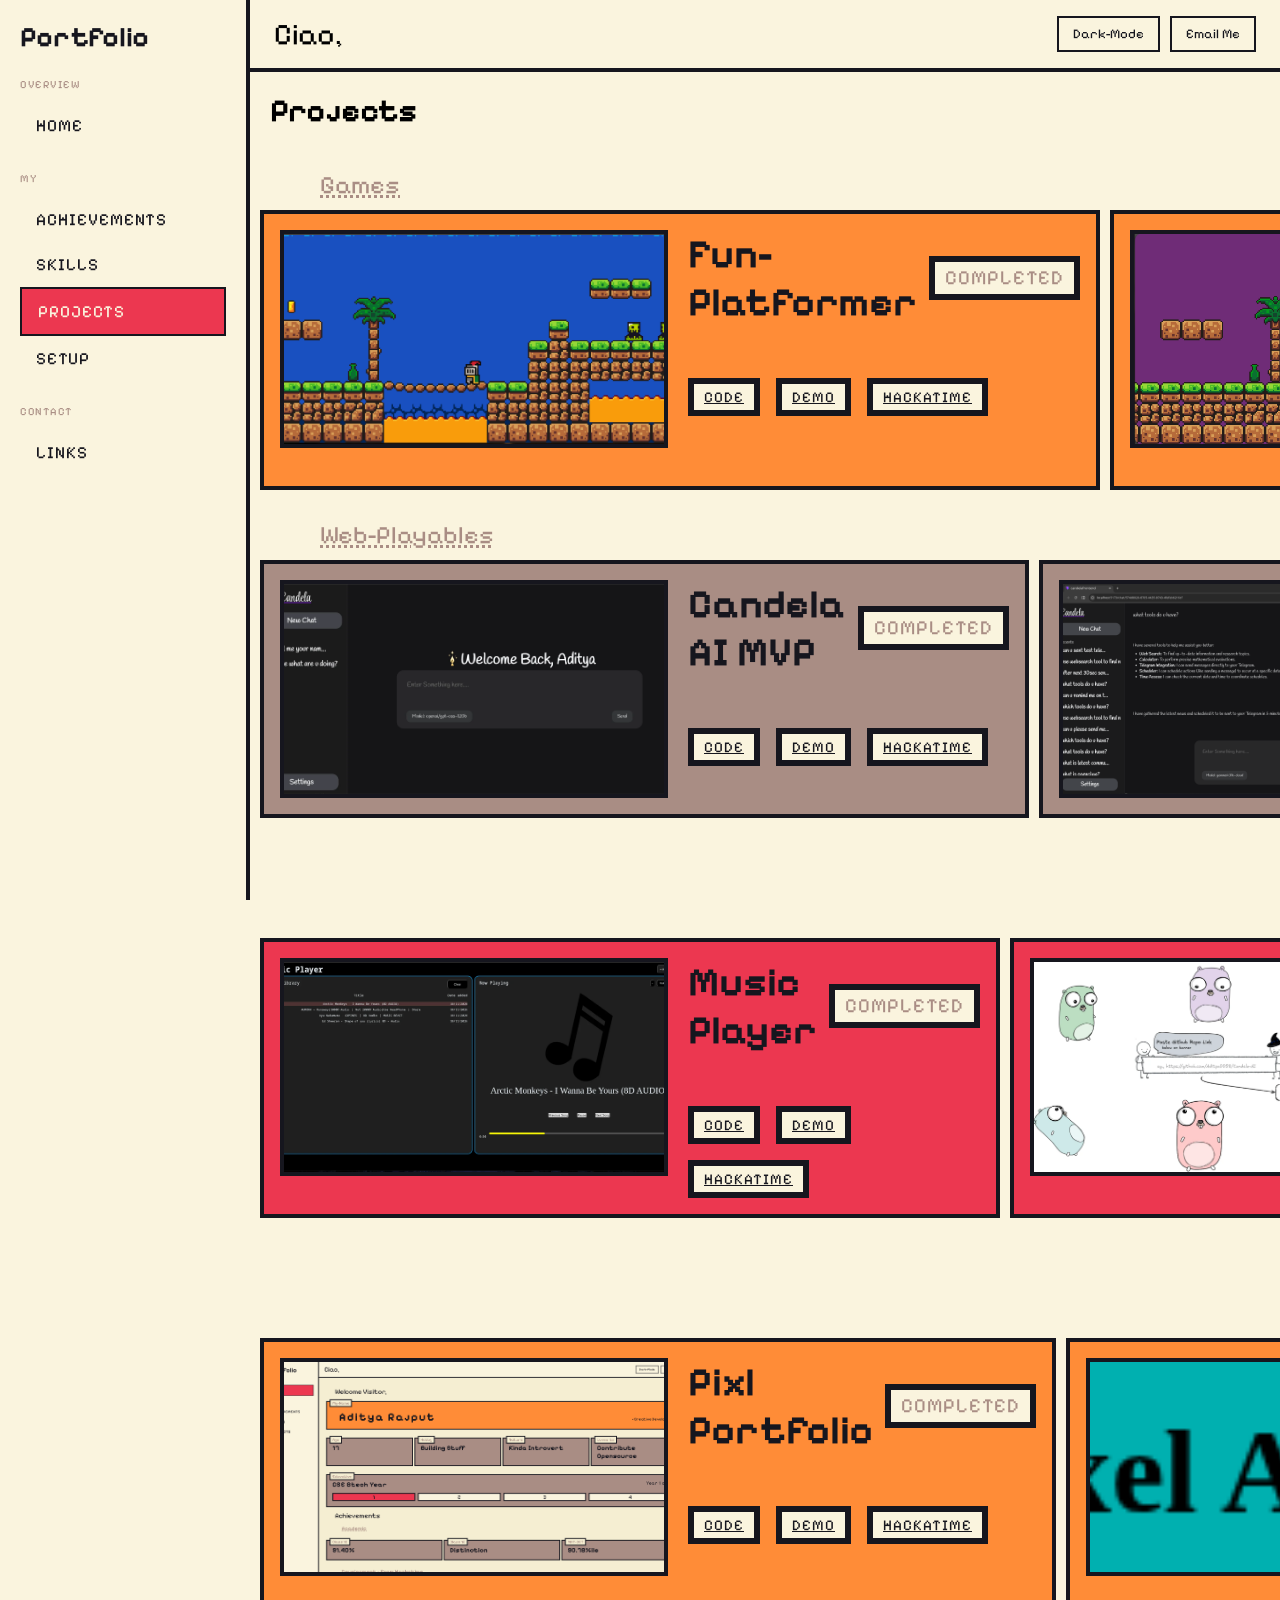
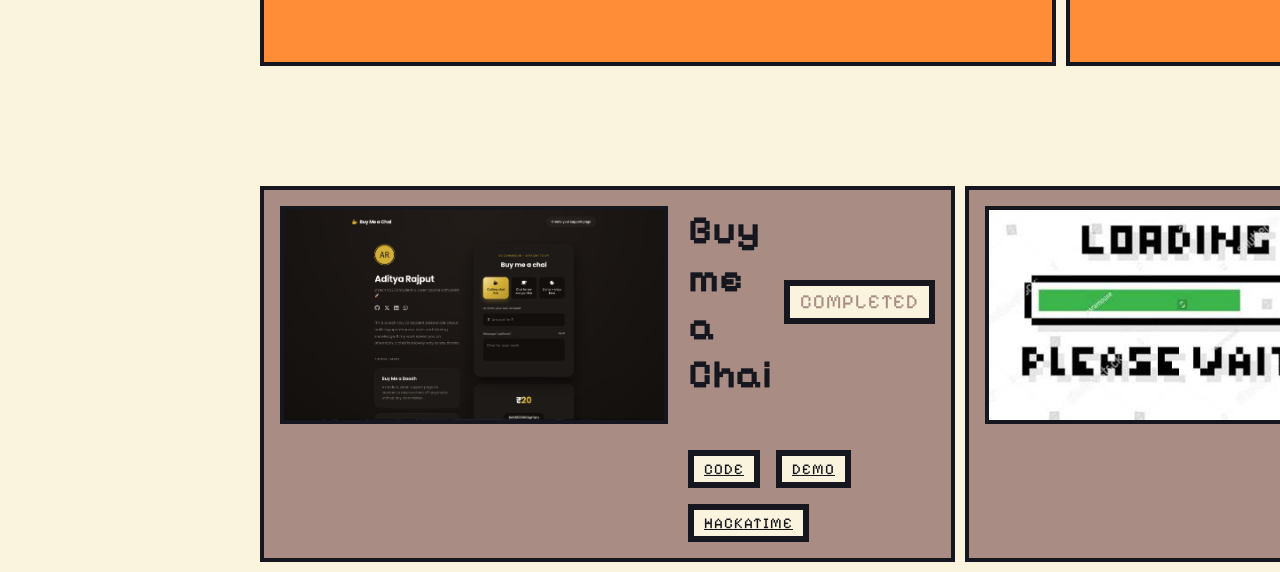
==== projects.html @ 8b53bf6b "fixed demo btn class not defined bug" ====
<!DOCTYPE html>
<html lang="en">
<head>
    <meta charset="UTF-8">
    <meta name="viewport" content="width=device-width, initial-scale=1.0">
    <title>Projects</title>
    <link rel="stylesheet" href="projects.css">
    <link rel="preconnect" href="https://fonts.googleapis.com">
    <link rel="preconnect" href="https://fonts.gstatic.com" crossorigin>
    <link href="https://fonts.googleapis.com/css2?family=Pixelify+Sans:wght@400..700&display=swap" rel="stylesheet">
    <link href="https://fonts.googleapis.com/css2?family=Pixelify+Sans:wght@400..700&family=Poppins:ital,wght@0,100;0,200;0,300;0,400;0,500;0,600;0,700;0,800;0,900;1,100;1,200;1,300;1,400;1,500;1,600;1,700;1,800;1,900&display=swap" rel="stylesheet">
</head>
<body>
    
    <div class="sidebar">
        <h1 class="logo">Portfolio</h1>
        <p class="section-label">overview</p>
        <nav>
            <ul>
                <li ><a href="/" class="nav-link">HOME</a></li>
            </ul>
        </nav>
        <p class="section-label">my</p>
        <nav>
            <ul>
                <li ><a href="https://aditya0058.github.io/#achievements" class="nav-link">Achievements</a></li>
                <li ><a href="https://aditya0058.github.io/#achievements" class="nav-link">Skills</a></li>
                <li ><a href="https://aditya0058.github.io/#achievements" class="nav-link active">Projects</a></li>
                <li ><a href="https://aditya0058.github.io/#achievements" class="nav-link">Setup</a></li>
            </ul>
        </nav>
        <p class="section-label">contact</p>
        <nav>
            <ul>
                <li ><a href="#link" class="nav-link">Links</a></li>
            </ul>
        </nav>
    </div>
    <div class="main-content">
        <div class="top-bar">
        <div class="top-bar-left">
            <span class="welcome-text">Ciao, </span>
        </div>
            <div class="top-bar-right">
                <button class="theme">Dark-Mode</button>
                <a href="mailto:adityarajput.182009@gmail.com"><button class="email-btn">Email Me</button></a>

            </div>
        </div>
        <div class="projects-section">
            <h1>Projects</h1>
            <div class="game-developement-section sections">
                <div class="section-heading">Games</div>
                <div class="game-developement-projects-cards info-cards projects-cards">
                    <!-- first project row-->
                    <div class="project-row">
                        <!-- project 1 -->
                        <div class="card project platformer">
                            <div class="project-thumbnail">
                                <img src="Assets/fun-platformer.png" alt="Project-img">
                            </div>
                            <div class="project-body">
                                <div class="project-title-row">
                                    <h3 class="project-name">Fun-Platformer</h3>
                                    <span class="project-status"> Completed</span>
                                </div>
                                <div class="project-links">
                                    <a href="https://github.com/Aditya0058/Platformer" class="project-link-button">Code</a>
                                    <a href="https://aditya0058.itch.io/fun-platformer" class="project-link-button">Demo</a>
                                    <a href="https://hackatime.hackclub.com/@adityarajput/project/platformer" class="project-link-button">Hackatime</a>
                                </div>
                            </div>
                        </div>
                        <!-- project 2 -->
                        <div class="card project baby-ghost">
                            <div class="project-thumbnail">
                                <img src="Assets/baby-ghost.png" alt="Project-img">
                            </div>
                            <div class="project-body">
                                <div class="project-title-row">
                                    <h3 class="project-name">Baby-Ghost</h3>
                                    <span class="project-status"> Completed</span>
                                </div>
                                <div class="project-links">
                                    <a href="https://github.com/Aditya0058/Baby-Ghost" class="project-link-button">Code</a>
                                    <a href="https://h-null.itch.io/baby-ghost" class="project-link-button">Demo</a>
                                    <a href="https://hackatime.hackclub.com/@adityarajput/project/Baby+Ghost" class="project-link-button">Hackatime</a>
                                </div>
                            </div>
                        </div>
                    </div>
                </div>
            </div>
            <div class="web-developement-section sections">
                <div class="section-heading">Web-Playables</div>
                <div class="info-cards projects-cards">
                    <!-- first project row-->
                    <div class="project-row">
                        <!-- project 1 -->
                        <div class="card project candela-ai-mvp">
                            <div class="project-thumbnail">
                                <img src="Assets/candela-mvp.png" alt="Project-img">
                            </div>
                            <div class="project-body">
                                <div class="project-title-row">
                                    <h3 class="project-name">Candela AI MVP</h3>
                                    <span class="project-status"> Completed</span>
                                </div>
                                <div class="project-links">
                                    <a href="https://github.com/Aditya0058/Candela-Agent-MVP" class="project-link-button">Code</a>
                                    <a href="https://candela-agent-mvp.vercel.app/home" class="project-link-button">Demo</a>
                                    <a href="https://hackatime.hackclub.com/@adityarajput/project/Candela-Agent" class="project-link-button">Hackatime</a>
                                </div>
                            </div>
                        </div>
                        <!-- project 2 -->
                        <div class="card project candela-ai">
                            <div class="project-thumbnail">
                                <img src="Assets/candela-ai.png" alt="Project-img">
                            </div>
                            <div class="project-body">
                                <div class="project-title-row">
                                    <h3 class="project-name">Candela-AI</h3>
                                    <span class="project-status"> Completed</span>
                                </div>
                                <div class="project-links">
                                    <a href="https://github.com/Aditya0058/Candela-AI" class="project-link-button">Code</a>
                                    <a href="https://candela-ai-frontend.vercel.app" class="project-link-button">Demo</a>
                                    <a href="https://hackatime.hackclub.com/@adityarajput/project/Candela-AI" class="project-link-button">Hackatime</a>
                                </div>
                            </div>
                        </div>
                    </div>
                    <!-- second project row-->
                    <div class="project-row">
                        <!-- project 3 -->
                        <div class="card project music-player">
                            <div class="project-thumbnail">
                                <img src="Assets/music-player.png" alt="Project-img">
                            </div>
                            <div class="project-body">
                                <div class="project-title-row">
                                    <h3 class="project-name">Music Player</h3>
                                    <span class="project-status"> Completed</span>
                                </div>
                                <div class="project-links">
                                    <a href="https://github.com/Aditya0058/Music-Player" class="project-link-button">Code</a>
                                    <a href="https://music-player-tau-cyan.vercel.app/" class="project-link-button">Demo</a>
                                    <a href="https://hackatime.hackclub.com/@adityarajput/project/Music+Player" class="project-link-button">Hackatime</a>
                                </div>
                            </div>
                        </div>
                        <!-- project 4 -->
                        <div class="card project readme-exposer">
                            <div class="project-thumbnail">
                                <img src="Assets/readme-exposer.png" alt="Project-img">
                            </div>
                            <div class="project-body">
                                <div class="project-title-row">
                                    <h3 class="project-name">README-Exposer</h3>
                                    <span class="project-status"> Completed</span>
                                </div>
                                <div class="project-links">
                                    <a href="https://github.com/Aditya0058/Readme-Exposer" class="project-link-button">Code</a>
                                    <a href="https://readme-exposer-frontend.vercel.app/" class="project-link-button">Demo</a>
                                    <a href="https://hackatime.hackclub.com/@adityarajput/project/Readme-Exposer" class="project-link-button">Hackatime</a>
                                </div>
                            </div>
                        </div>
                    </div>
                    <!-- third project row-->
                    <div class="project-row">
                        <!-- project 5 -->
                        <div class="card project pixl-portfolio">
                            <div class="project-thumbnail">
                                <img src="Assets/pixl-portfolio.png" alt="Project-img">
                            </div>
                            <div class="project-body">
                                <div class="project-title-row">
                                    <h3 class="project-name">Pixl Portfolio</h3>
                                    <span class="project-status"> Completed</span>
                                </div>
                                <div class="project-links">
                                    <a href="https://github.com/Aditya0058/aditya0058.github.io" class="project-link-button">Code</a>
                                    <a href="https://aditya0058.github.io/" class="project-link-button">Demo</a>
                                    <a href="https://hackatime.hackclub.com/@adityarajput/project/aditya0058.github.io" class="project-link-button">Hackatime</a>
                                </div>
                            </div>
                        </div>
                        <!-- project 6 -->
                        <div class="card project pixel-art-pad">
                            <div class="project-thumbnail">
                                <img src="Assets/pixel-art-pad.png" alt="Project-img">
                            </div>
                            <div class="project-body">
                                <div class="project-title-row">
                                    <h3 class="project-name">Pixel Art Pad</h3>
                                    <span class="project-status"> Completed</span>
                                </div>
                                <div class="project-links">
                                    <a href="https://github.com/Aditya0058/Pixel-Art-Pad" class="project-link-button">Code</a>
                                    <a href="https://aditya0058.github.io/Pixel-Art-Pad/" class="project-link-button">Demo</a>
                                    <a href="https://hackatime.hackclub.com/@adityarajput/project/Pixel-Art-Pad" class="project-link-button">Hackatime</a>
                                </div>
                            </div>
                        </div>
                    </div>
                    <!-- fourth project row-->
                    <div class="project-row">
                        <!-- project 7 -->
                        <div class="card project buy-me-a-chai">
                            <div class="project-thumbnail">
                                <img src="Assets/buy-me-a-chai.png" alt="Project-img">
                            </div>
                            <div class="project-body">
                                <div class="project-title-row">
                                    <h3 class="project-name">Buy me a Chai</h3>
                                    <span class="project-status"> Completed</span>
                                </div>
                                <div class="project-links">
                                    <a href="https://github.com/Aditya0058/Buy-Me-A-Chai" class="project-link-button">Code</a>
                                    <a href="https://aditya0058.github.io/Buy-Me-A-Chai/" class="project-link-button">Demo</a>
                                    <a href="https://hackatime.hackclub.com/@adityarajput/project/Buy+Me+a+Chai" class="project-link-button">Hackatime</a>
                                </div>
                            </div>
                        </div>
                        <!-- project 8 -->
                        <div class="card project git-sandbox">
                            <div class="project-thumbnail">
                                <img src="Assets/waiting.png" alt="Not captured yet">
                            </div>
                            <div class="project-body">
                                <div class="project-title-row">
                                    <h3 class="project-name">Git Sandbox</h3>
                                    <span class="project-status"> In Progress</span>
                                </div>
                                <div class="project-links">
                                    <a href="https://github.com/Aditya0058/Git-Sandbox" class="project-link-button">Code</a>
                                    <a href="https://aditya0058.github.io/Pixel-Art-Pad/" class="project-link-button">Demo</a>
                                    <a href="https://hackatime.hackclub.com/@adityarajput/project/Git+SandBox" class="project-link-button">Hackatime</a>
                                </div>
                            </div>
                        </div>
                    </div>
                </div>
            </div>
        </div>
    </div>
    <script src="script.js"></script>
</body>
</html>
---- projects.css ----
:root {
    --pixel-font: 'Pixelify Sans', ui-monospace, sans-serif;
    --sans-font: 'Poppins', system-ui, sans-serif;
    
    --bg-paper: #f5eed2;
    --bg-panel: #faf4de;
    --ink: #16161e;
    --gold: #ff8c37;
    --muted: #a98d84;
    --brand-red: #EC3750;
    
    --border-width: 4px;
    --shadow-offset: 4px 4px 0 var(--ink);

    --sidebar-width: 250px;
}
html {
    scroll-behavior: smooth;
}
body{
    display: flex;
    background-color: var(--bg-panel);
}
* {
    padding: 0px;
    margin: 0px;
}
.sidebar {
    width: var(--sidebar-width);
    flex-shrink: 0;
    height: 100vh;
    background-color: var(--bg-panel);
    padding: 20px;
    border-right: var(--border-width) solid var(--ink);
    box-sizing: border-box;
    position: fixed;
    top: 0;
    left: 0;
}
.logo {
    font-family: var(--pixel-font);
    font-size: 28px;
    color: var(--ink);

}

.section-label {
    font-family:var(--pixel-font);
    font-size: 11px;
    color:var(--muted);
    letter-spacing: 1.5px;
    text-transform: uppercase;
    margin-bottom: 12px;
    margin-top: 24px;
}

nav ul {
    list-style-type: none;
    padding-left: 0;
}
nav a {
    text-decoration: none;
    color: var(--ink);
    display: block;
    font-family: var(--pixel-font);
    font-size: 17px;
    letter-spacing: 1px;
    padding: 12px 16px;
    border-radius: 0;
    transition: background-color 0.3s ease, color 0.3s ease;
    text-transform: uppercase;
}
nav a:hover {
    background-color: var(--bg-paper);
    transform: translateX(4px);
    transition: transform 0.2s cubic-bezier(0.34, 1.56, 0.64, 1);
}
nav a:hover:not(.active) {
    background-color: var(--ink);
    color: var(--bg-panel);
}
nav a.active {
    background-color: var(--brand-red);
    color: var(--bg-panel);
    border: 2px solid var(--ink);
}

.main-content{
    margin-left: 250px;
    font-family: var(--pixel-font);
    height: 100vh;
    width: calc(100vw - 250px);
    flex: 1;
    min-width: 0;

    
}


.top-bar {
    display: flex;
    justify-content: space-between;
    align-items: center;
    padding: 16px 24px;
    background-color: var(--bg-panel);
    border-bottom: var(--border-width) solid var(--ink);
}
.top-bar button {
    font-family: var(--pixel-font);
    border: 2px solid var(--ink);
    padding: 8px 14px;
    background-color: transparent;
    color: var(--ink);
    cursor: pointer;
    border-radius: 0px;
    transition: background-color 0.2s ease, color 0.2s ease, transform 0.2s ease;
}
.top-bar button:hover {
    background-color: var(--ink);
    color: var(--bg-panel);
    transform: translateY(-2px);
}
.top-bar-right {
    display: flex;
    gap: 10px;
    align-items: center;
}
.welcome-text {
    font-family: var(--pixel-font);
    font-size: 30px;
    padding-right: 10px;
}
.projects-section h1{
    padding: 20px;
}
.section-heading{
    font-family: var(--pixel-font);
    font-size: 25px;
    font-weight: 50;
    color: var(--muted);
    padding-left: 70px;
    text-decoration: underline dotted var(--muted) 3px;
}

/* --- */

.projects-cards {
    display: flex;
    flex-direction: column;
    gap: 100px;
}
.project {
    display: flex;
    gap: 20px;
    padding: 16px;
    border: var(--border-width) solid var(--ink);
    
}
.project-thumbnail {
    width: 380px;
    height: 210px;
    flex-shrink: 0;
    border: var(--border-width) solid var(--ink);
}
.project-thumbnail img {
    width: 100%;
    height: 100%;
    object-fit: cover;   
    display: block;     
}
.project-body{
    flex: 1;
    display: flex;
    flex-direction: column;
    gap: 52px;
}
.project-title-row{
    display: flex;
    align-items: center;
    gap: 12px;
}
.project-links {
    display: flex;
    align-items: center;
    gap: 16px;
    flex-wrap: wrap;

}
.project-name{
    font-family: var(--pixel-font);
    font-size: 40px;
    color: var(--ink);
    max-width: 300px;
}
.project-status{
    font-family: var(--pixel-font);
    font-size: 20px;
    color: var(--muted);
    letter-spacing: 1px;
    text-transform: uppercase;
    padding: 4px 10px;
    border:6px solid var(--ink);
    background-color: var(--bg-panel);
}
.project-link-button{
    font-family: var(--pixel-font);
    font-size: 15px;
    font-weight: 300;
    color: var(--ink);
    letter-spacing: 1px;
    text-transform: uppercase;
    padding: 4px 10px;
    border:6px solid var(--ink);
    background-color: var(--bg-panel);
    transition: background-color 0.2s ease, color 0.2s ease, transform 0.2s ease;

}
.project-link-button:hover{
    background-color: var(--ink);
    color: var(--bg-panel);
    transform: translateY(-2px);
}

.project-row{
    display: flex;
    gap: 10px;
    padding: 10px;
}
.platformer, .baby-ghost{
    background-color: var(--gold);
}

.sections{
    padding-top: 20px;
}
.candela-ai, .candela-ai-mvp{
    background-color: var(--muted);
}
.readme-exposer, .music-player{
    background-color: var(--brand-red);
}
.pixl-portfolio, .pixel-art-pad{
    background-color: var(--gold);
}
.buy-me-a-chai, .git-sandbox{
    background-color: var(--muted);
}
body.dark {
    --bg-paper: #171615;
    --bg-panel: #211f1e;
    --ink: #ece8e2;
    --gold: #d97720;
    --muted:  #777267;
    --brand-red: #EC3750;
}
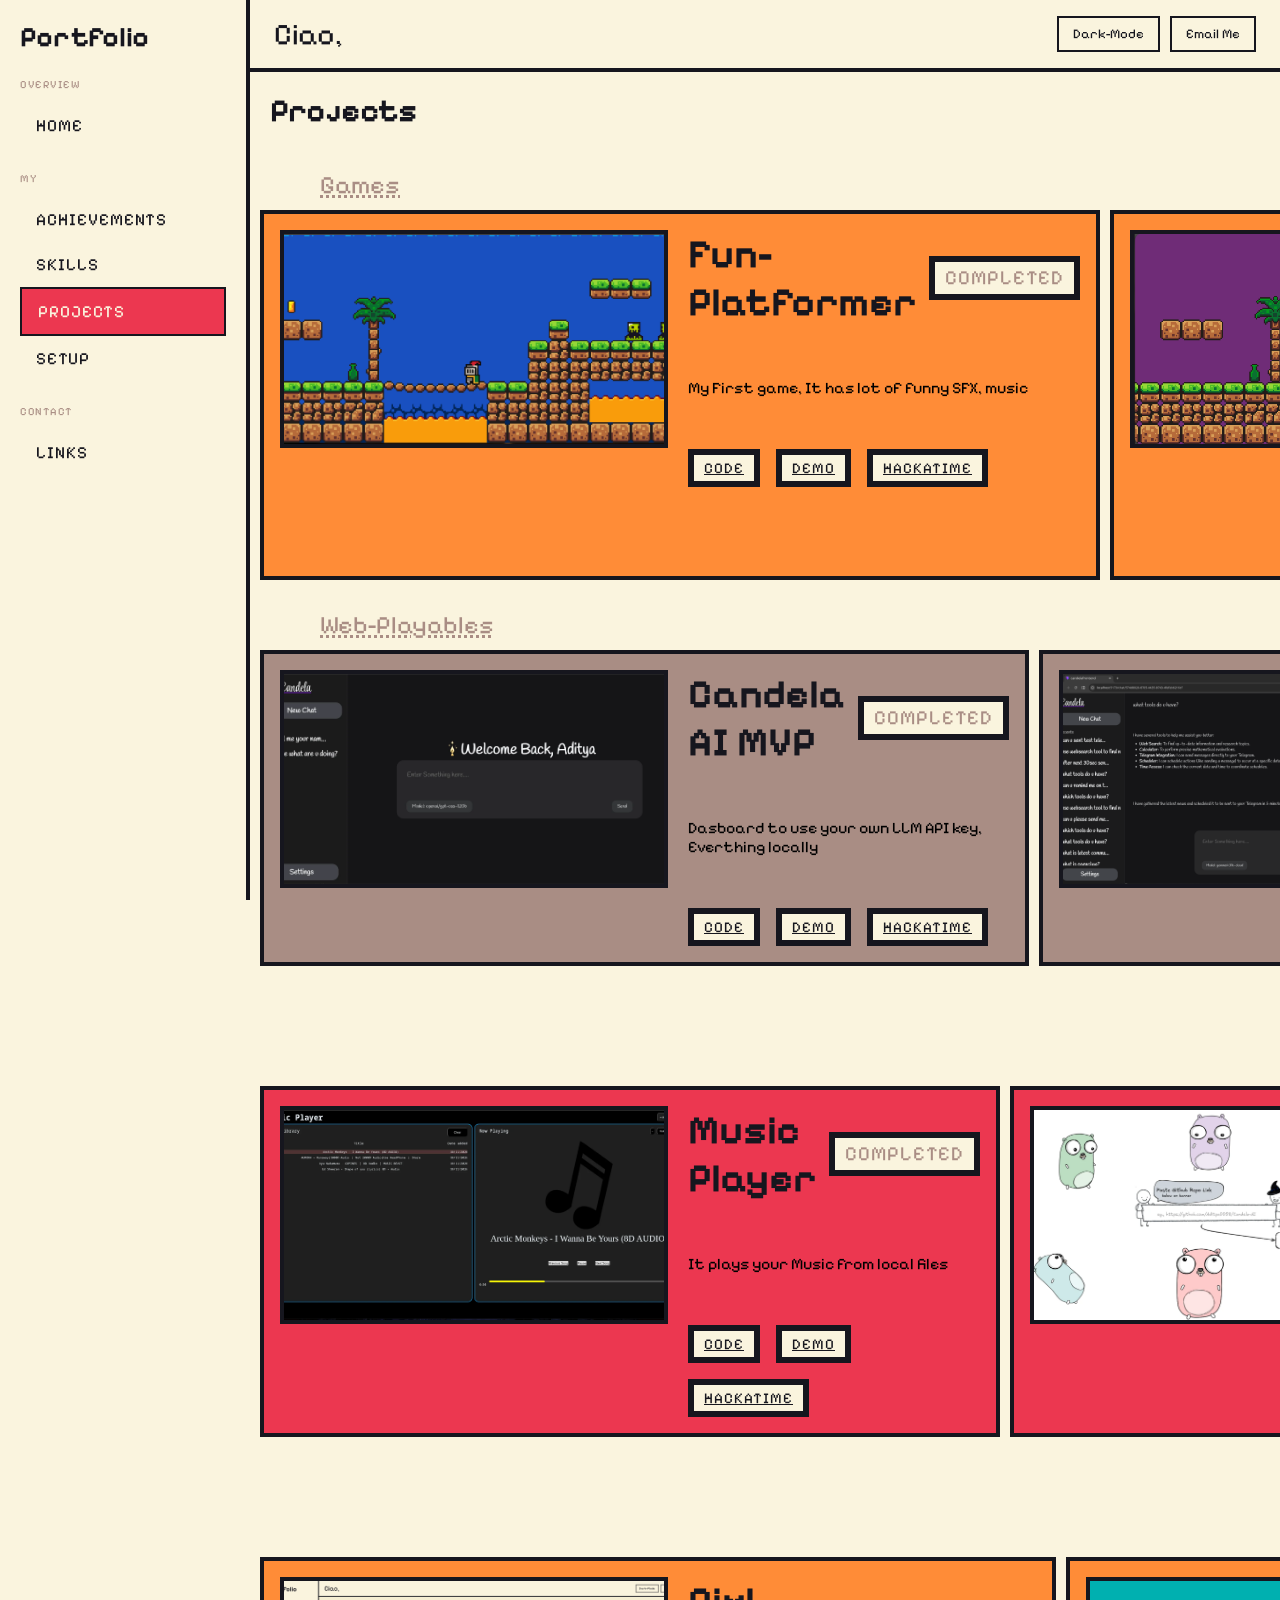
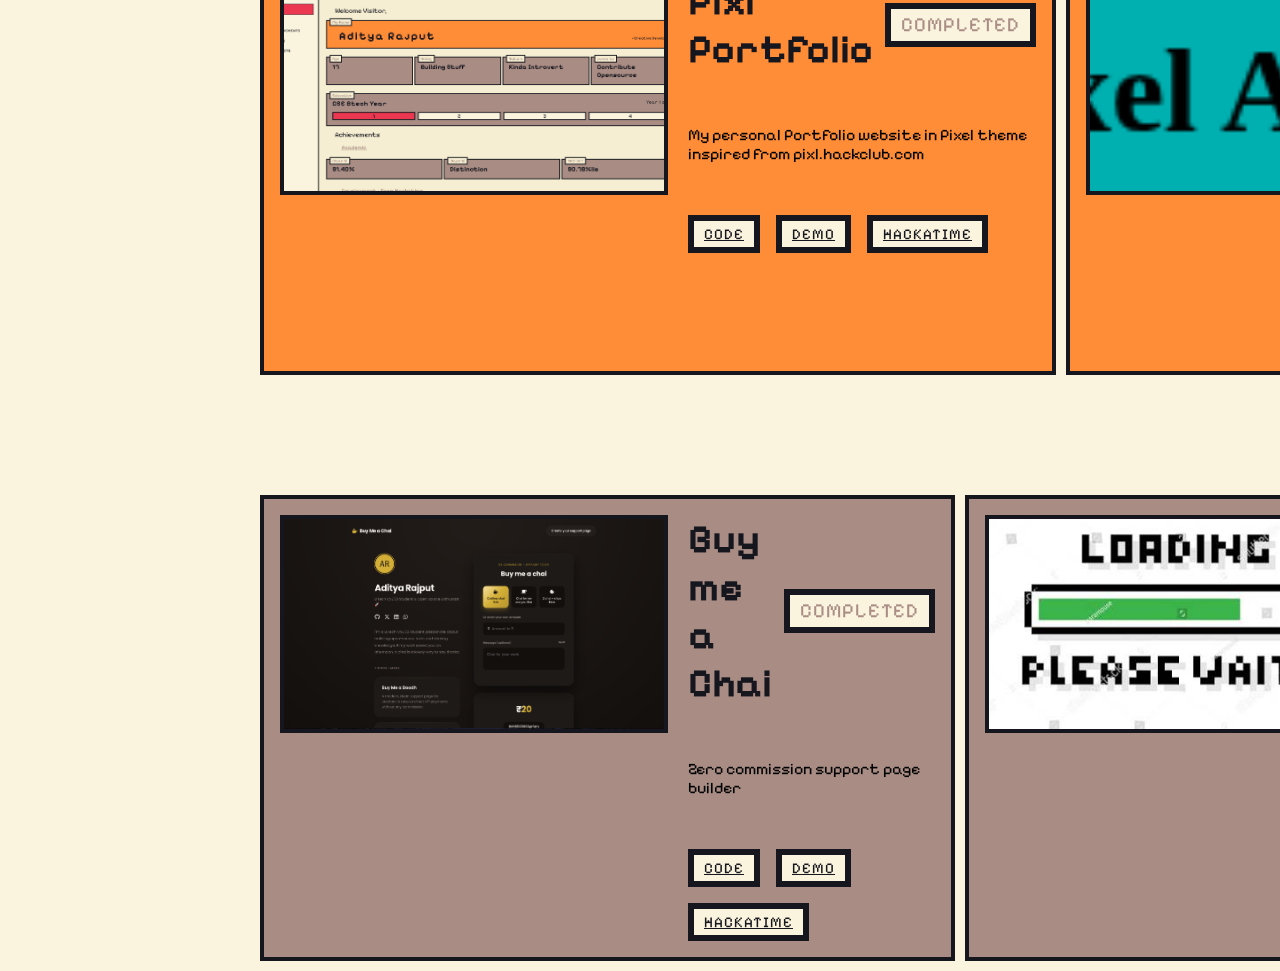
==== commit b4c216e2: "added description for all projects" ====
--- a/projects.html
+++ b/projects.html
@@ -23,10 +23,10 @@
         <p class="section-label">my</p>
         <nav>
             <ul>
-                <li ><a href="https://aditya0058.github.io/#achievements" class="nav-link">Achievements</a></li>
-                <li ><a href="https://aditya0058.github.io/#achievements" class="nav-link">Skills</a></li>
-                <li ><a href="https://aditya0058.github.io/#achievements" class="nav-link active">Projects</a></li>
-                <li ><a href="https://aditya0058.github.io/#achievements" class="nav-link">Setup</a></li>
+                <li ><a href="/#achievements" class="nav-link">Achievements</a></li>
+                <li ><a href="/#skills" class="nav-link">Skills</a></li>
+                <li ><a href="/#projects" class="nav-link active">Projects</a></li>
+                <li ><a href="/#setup" class="nav-link">Setup</a></li>
             </ul>
         </nav>
         <p class="section-label">contact</p>
@@ -64,10 +64,11 @@
                                     <h3 class="project-name">Fun-Platformer</h3>
                                     <span class="project-status"> Completed</span>
                                 </div>
-                                <div class="project-links">
-                                    <a href="https://github.com/Aditya0058/Platformer" class="project-link-button">Code</a>
-                                    <a href="https://aditya0058.itch.io/fun-platformer" class="project-link-button">Demo</a>
-                                    <a href="https://hackatime.hackclub.com/@adityarajput/project/platformer" class="project-link-button">Hackatime</a>
+                                <span class="project-description">My First game, It has lot of funny SFX, music</span>
+                                <div class="project-links">
+                                    <a href="https://github.com/Aditya0058/Platformer" target="_blank" class="project-link-button">Code</a>
+                                    <a href="https://aditya0058.itch.io/fun-platformer" target="_blank" class="project-link-button">Demo</a>
+                                    <a href="https://hackatime.hackclub.com/@adityarajput/project/platformer" target="_blank" class="project-link-button">Hackatime</a>
                                 </div>
                             </div>
                         </div>
@@ -81,10 +82,11 @@
                                     <h3 class="project-name">Baby-Ghost</h3>
                                     <span class="project-status"> Completed</span>
                                 </div>
-                                <div class="project-links">
-                                    <a href="https://github.com/Aditya0058/Baby-Ghost" class="project-link-button">Code</a>
-                                    <a href="https://h-null.itch.io/baby-ghost" class="project-link-button">Demo</a>
-                                    <a href="https://hackatime.hackclub.com/@adityarajput/project/Baby+Ghost" class="project-link-button">Hackatime</a>
+                                <span class="project-description">Game I developed at Haven Pune by hackclub</span>
+                                <div class="project-links">
+                                    <a href="https://github.com/Aditya0058/Baby-Ghost" target="_blank" class="project-link-button">Code</a>
+                                    <a href="https://h-null.itch.io/baby-ghost" target="_blank" class="project-link-button">Demo</a>
+                                    <a href="https://hackatime.hackclub.com/@adityarajput/project/Baby+Ghost" target="_blank" class="project-link-button">Hackatime</a>
                                 </div>
                             </div>
                         </div>
@@ -106,10 +108,11 @@
                                     <h3 class="project-name">Candela AI MVP</h3>
                                     <span class="project-status"> Completed</span>
                                 </div>
-                                <div class="project-links">
-                                    <a href="https://github.com/Aditya0058/Candela-Agent-MVP" class="project-link-button">Code</a>
-                                    <a href="https://candela-agent-mvp.vercel.app/home" class="project-link-button">Demo</a>
-                                    <a href="https://hackatime.hackclub.com/@adityarajput/project/Candela-Agent" class="project-link-button">Hackatime</a>
+                                <span class="project-description">Dasboard to use your own LLM API key, Everthing locally</span>
+                                <div class="project-links">
+                                    <a href="https://github.com/Aditya0058/Candela-Agent-MVP" target="_blank" class="project-link-button">Code</a>
+                                    <a href="https://candela-agent-mvp.vercel.app/home" target="_blank" class="project-link-button">Demo</a>
+                                    <a href="https://hackatime.hackclub.com/@adityarajput/project/Candela-Agent" target="_blank" class="project-link-button">Hackatime</a>
                                 </div>
                             </div>
                         </div>
@@ -123,10 +126,11 @@
                                     <h3 class="project-name">Candela-AI</h3>
                                     <span class="project-status"> Completed</span>
                                 </div>
-                                <div class="project-links">
-                                    <a href="https://github.com/Aditya0058/Candela-AI" class="project-link-button">Code</a>
-                                    <a href="https://candela-ai-frontend.vercel.app" class="project-link-button">Demo</a>
-                                    <a href="https://hackatime.hackclub.com/@adityarajput/project/Candela-AI" class="project-link-button">Hackatime</a>
+                                <span class="project-description">Gives your LLM various tools, You can make more tools</span>
+                                <div class="project-links">
+                                    <a href="https://github.com/Aditya0058/Candela-AI" target="_blank" class="project-link-button">Code</a>
+                                    <a href="https://candela-ai-frontend.vercel.app" target="_blank" class="project-link-button">Demo</a>
+                                    <a href="https://hackatime.hackclub.com/@adityarajput/project/Candela-AI" target="_blank" class="project-link-button">Hackatime</a>
                                 </div>
                             </div>
                         </div>
@@ -143,10 +147,11 @@
                                     <h3 class="project-name">Music Player</h3>
                                     <span class="project-status"> Completed</span>
                                 </div>
-                                <div class="project-links">
-                                    <a href="https://github.com/Aditya0058/Music-Player" class="project-link-button">Code</a>
-                                    <a href="https://music-player-tau-cyan.vercel.app/" class="project-link-button">Demo</a>
-                                    <a href="https://hackatime.hackclub.com/@adityarajput/project/Music+Player" class="project-link-button">Hackatime</a>
+                                <span class="project-description">It plays your Music from local files</span>
+                                <div class="project-links">
+                                    <a href="https://github.com/Aditya0058/Music-Player" target="_blank" class="project-link-button">Code</a>
+                                    <a href="https://music-player-tau-cyan.vercel.app/" target="_blank" class="project-link-button">Demo</a>
+                                    <a href="https://hackatime.hackclub.com/@adityarajput/project/Music+Player" target="_blank" class="project-link-button">Hackatime</a>
                                 </div>
                             </div>
                         </div>
@@ -160,10 +165,11 @@
                                     <h3 class="project-name">README-Exposer</h3>
                                     <span class="project-status"> Completed</span>
                                 </div>
-                                <div class="project-links">
-                                    <a href="https://github.com/Aditya0058/Readme-Exposer" class="project-link-button">Code</a>
-                                    <a href="https://readme-exposer-frontend.vercel.app/" class="project-link-button">Demo</a>
-                                    <a href="https://hackatime.hackclub.com/@adityarajput/project/Readme-Exposer" class="project-link-button">Hackatime</a>
+                                <span class="project-description">Uses JEV model to expose if repository is made with AI or Human</span>
+                                <div class="project-links">
+                                    <a href="https://github.com/Aditya0058/Readme-Exposer" target="_blank" class="project-link-button">Code</a>
+                                    <a href="https://readme-exposer-frontend.vercel.app/" target="_blank" class="project-link-button">Demo</a>
+                                    <a href="https://hackatime.hackclub.com/@adityarajput/project/Readme-Exposer" target="_blank" class="project-link-button">Hackatime</a>
                                 </div>
                             </div>
                         </div>
@@ -180,10 +186,11 @@
                                     <h3 class="project-name">Pixl Portfolio</h3>
                                     <span class="project-status"> Completed</span>
                                 </div>
-                                <div class="project-links">
-                                    <a href="https://github.com/Aditya0058/aditya0058.github.io" class="project-link-button">Code</a>
-                                    <a href="https://aditya0058.github.io/" class="project-link-button">Demo</a>
-                                    <a href="https://hackatime.hackclub.com/@adityarajput/project/aditya0058.github.io" class="project-link-button">Hackatime</a>
+                                <span class="project-description">My personal Portfolio website in Pixel theme inspired from pixl.hackclub.com</span>
+                                <div class="project-links">
+                                    <a href="https://github.com/Aditya0058/aditya0058.github.io" target="_blank" class="project-link-button">Code</a>
+                                    <a href="https://aditya0058.github.io/" target="_blank" class="project-link-button">Demo</a>
+                                    <a href="https://hackatime.hackclub.com/@adityarajput/project/aditya0058.github.io" target="_blank" class="project-link-button">Hackatime</a>
                                 </div>
                             </div>
                         </div>
@@ -197,10 +204,11 @@
                                     <h3 class="project-name">Pixel Art Pad</h3>
                                     <span class="project-status"> Completed</span>
                                 </div>
-                                <div class="project-links">
-                                    <a href="https://github.com/Aditya0058/Pixel-Art-Pad" class="project-link-button">Code</a>
-                                    <a href="https://aditya0058.github.io/Pixel-Art-Pad/" class="project-link-button">Demo</a>
-                                    <a href="https://hackatime.hackclub.com/@adityarajput/project/Pixel-Art-Pad" class="project-link-button">Hackatime</a>
+                                <span class="project-description">Canvas for drawing but using large pixels</span>
+                                <div class="project-links">
+                                    <a href="https://github.com/Aditya0058/Pixel-Art-Pad" target="_blank" class="project-link-button">Code</a>
+                                    <a href="https://aditya0058.github.io/Pixel-Art-Pad/" target="_blank" class="project-link-button">Demo</a>
+                                    <a href="https://hackatime.hackclub.com/@adityarajput/project/Pixel-Art-Pad" target="_blank" class="project-link-button">Hackatime</a>
                                 </div>
                             </div>
                         </div>
@@ -217,10 +225,11 @@
                                     <h3 class="project-name">Buy me a Chai</h3>
                                     <span class="project-status"> Completed</span>
                                 </div>
-                                <div class="project-links">
-                                    <a href="https://github.com/Aditya0058/Buy-Me-A-Chai" class="project-link-button">Code</a>
-                                    <a href="https://aditya0058.github.io/Buy-Me-A-Chai/" class="project-link-button">Demo</a>
-                                    <a href="https://hackatime.hackclub.com/@adityarajput/project/Buy+Me+a+Chai" class="project-link-button">Hackatime</a>
+                                <span class="project-description">Zero commission support page builder</span>
+                                <div class="project-links">
+                                    <a href="https://github.com/Aditya0058/Buy-Me-A-Chai" target="_blank" class="project-link-button">Code</a>
+                                    <a href="https://aditya0058.github.io/Buy-Me-A-Chai/" target="_blank" class="project-link-button">Demo</a>
+                                    <a href="https://hackatime.hackclub.com/@adityarajput/project/Buy+Me+a+Chai" target="_blank" class="project-link-button">Hackatime</a>
                                 </div>
                             </div>
                         </div>
@@ -234,10 +243,12 @@
                                     <h3 class="project-name">Git Sandbox</h3>
                                     <span class="project-status"> In Progress</span>
                                 </div>
-                                <div class="project-links">
-                                    <a href="https://github.com/Aditya0058/Git-Sandbox" class="project-link-button">Code</a>
-                                    <a href="https://aditya0058.github.io/Pixel-Art-Pad/" class="project-link-button">Demo</a>
-                                    <a href="https://hackatime.hackclub.com/@adityarajput/project/Git+SandBox" class="project-link-button">Hackatime</a>
+                                <span class="project-description">Graphical representation of git commands</span>
+                                
+                                <div class="project-links">
+                                    <a href="https://github.com/Aditya0058/Git-Sandbox" target="_blank" class="project-link-button">Code</a>
+                                    <a href="https://aditya0058.github.io/Pixel-Art-Pad/" target="_blank" class="project-link-button">Demo</a>
+                                    <a href="https://hackatime.hackclub.com/@adityarajput/project/Git+SandBox" target="_blank" class="project-link-button">Hackatime</a>
                                 </div>
                             </div>
                         </div>
--- a/projects.css
+++ b/projects.css
@@ -129,9 +129,11 @@
     font-family: var(--pixel-font);
     font-size: 30px;
     padding-right: 10px;
+    color: var(--ink);
 }
 .projects-section h1{
     padding: 20px;
+    color: var(--ink);
 }
 .section-heading{
     font-family: var(--pixel-font);
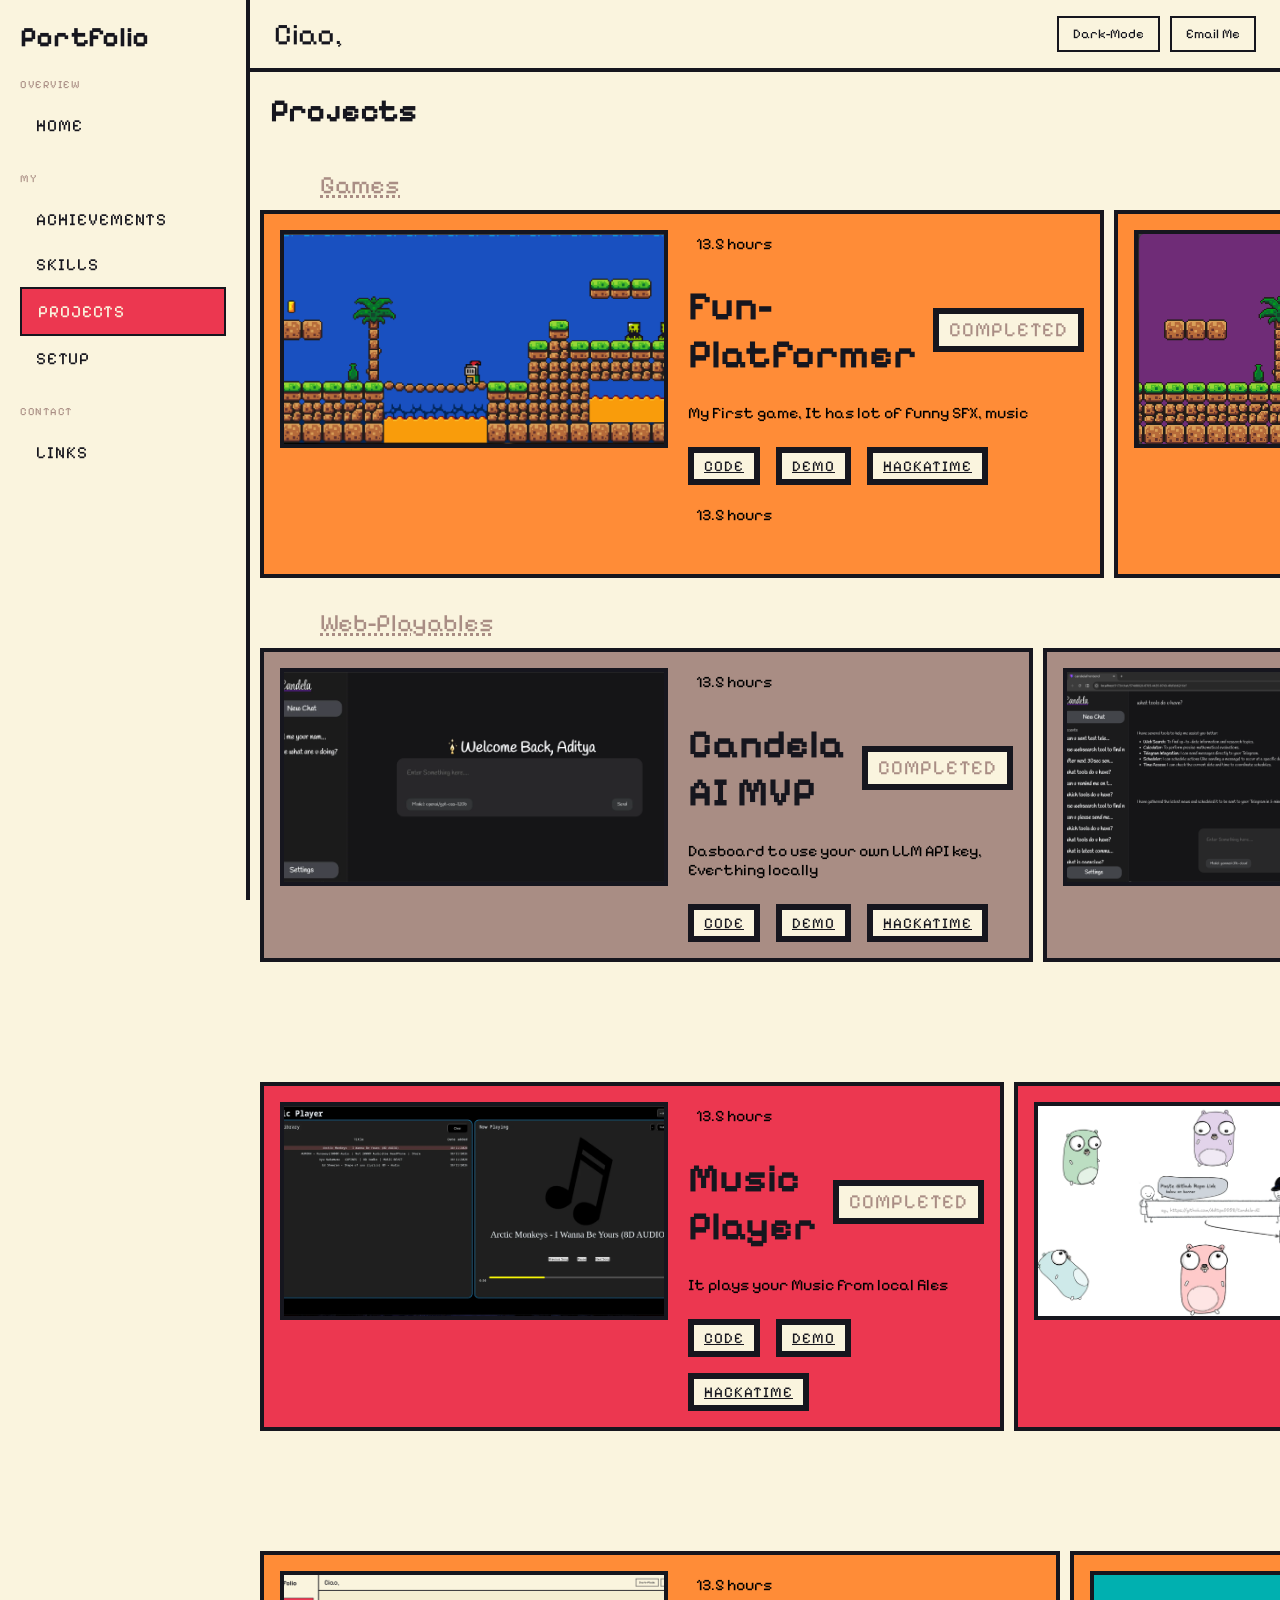
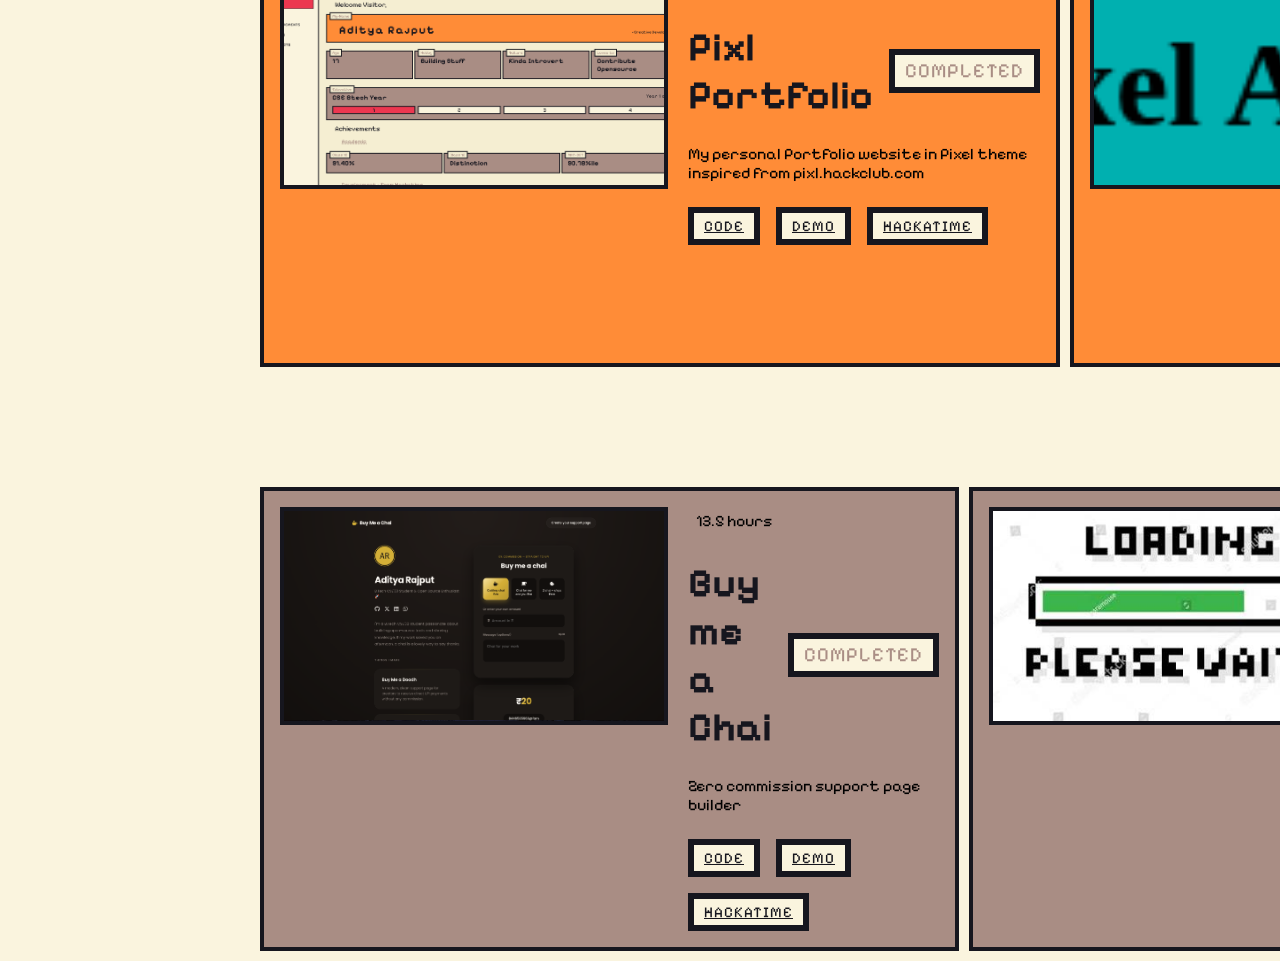
==== commit 6ced7f05: "fixed the bug of top bar in moblie of position" ====
--- a/projects.html
+++ b/projects.html
@@ -60,15 +60,18 @@
                                 <img src="Assets/fun-platformer.png" alt="Project-img">
                             </div>
                             <div class="project-body">
+                                <span class="project-hours"> 13.5 hours</span>
                                 <div class="project-title-row">
                                     <h3 class="project-name">Fun-Platformer</h3>
                                     <span class="project-status"> Completed</span>
+                                    
                                 </div>
                                 <span class="project-description">My First game, It has lot of funny SFX, music</span>
                                 <div class="project-links">
                                     <a href="https://github.com/Aditya0058/Platformer" target="_blank" class="project-link-button">Code</a>
                                     <a href="https://aditya0058.itch.io/fun-platformer" target="_blank" class="project-link-button">Demo</a>
                                     <a href="https://hackatime.hackclub.com/@adityarajput/project/platformer" target="_blank" class="project-link-button">Hackatime</a>
+                                    <span class="project-hours"> 13.5 hours</span>
                                 </div>
                             </div>
                         </div>
@@ -78,11 +81,12 @@
                                 <img src="Assets/baby-ghost.png" alt="Project-img">
                             </div>
                             <div class="project-body">
+                                <span class="project-hours"> 13.5 hours</span>
                                 <div class="project-title-row">
                                     <h3 class="project-name">Baby-Ghost</h3>
                                     <span class="project-status"> Completed</span>
                                 </div>
-                                <span class="project-description">Game I developed at Haven Pune by hackclub</span>
+                                <span class="project-description">Game we developed at Haven Pune by hackclub</span>
                                 <div class="project-links">
                                     <a href="https://github.com/Aditya0058/Baby-Ghost" target="_blank" class="project-link-button">Code</a>
                                     <a href="https://h-null.itch.io/baby-ghost" target="_blank" class="project-link-button">Demo</a>
@@ -104,6 +108,7 @@
                                 <img src="Assets/candela-mvp.png" alt="Project-img">
                             </div>
                             <div class="project-body">
+                                <span class="project-hours"> 13.5 hours</span>
                                 <div class="project-title-row">
                                     <h3 class="project-name">Candela AI MVP</h3>
                                     <span class="project-status"> Completed</span>
@@ -122,6 +127,7 @@
                                 <img src="Assets/candela-ai.png" alt="Project-img">
                             </div>
                             <div class="project-body">
+                                <span class="project-hours"> 13.5 hours</span>
                                 <div class="project-title-row">
                                     <h3 class="project-name">Candela-AI</h3>
                                     <span class="project-status"> Completed</span>
@@ -143,6 +149,7 @@
                                 <img src="Assets/music-player.png" alt="Project-img">
                             </div>
                             <div class="project-body">
+                                <span class="project-hours"> 13.5 hours</span>
                                 <div class="project-title-row">
                                     <h3 class="project-name">Music Player</h3>
                                     <span class="project-status"> Completed</span>
@@ -161,6 +168,7 @@
                                 <img src="Assets/readme-exposer.png" alt="Project-img">
                             </div>
                             <div class="project-body">
+                                <span class="project-hours"> 13.5 hours</span>
                                 <div class="project-title-row">
                                     <h3 class="project-name">README-Exposer</h3>
                                     <span class="project-status"> Completed</span>
@@ -182,6 +190,7 @@
                                 <img src="Assets/pixl-portfolio.png" alt="Project-img">
                             </div>
                             <div class="project-body">
+                                <span class="project-hours"> 13.5 hours</span>
                                 <div class="project-title-row">
                                     <h3 class="project-name">Pixl Portfolio</h3>
                                     <span class="project-status"> Completed</span>
@@ -200,6 +209,7 @@
                                 <img src="Assets/pixel-art-pad.png" alt="Project-img">
                             </div>
                             <div class="project-body">
+                                <span class="project-hours"> 13.5 hours</span>
                                 <div class="project-title-row">
                                     <h3 class="project-name">Pixel Art Pad</h3>
                                     <span class="project-status"> Completed</span>
@@ -221,6 +231,7 @@
                                 <img src="Assets/buy-me-a-chai.png" alt="Project-img">
                             </div>
                             <div class="project-body">
+                                <span class="project-hours"> 13.5 hours</span>
                                 <div class="project-title-row">
                                     <h3 class="project-name">Buy me a Chai</h3>
                                     <span class="project-status"> Completed</span>
@@ -235,10 +246,11 @@
                         </div>
                         <!-- project 8 -->
                         <div class="card project git-sandbox">
-                            <div class="project-thumbnail">
+                            <div class="project-thumbnail waiting">
                                 <img src="Assets/waiting.png" alt="Not captured yet">
                             </div>
                             <div class="project-body">
+                                <span class="project-hours"> 13.5 hours</span>
                                 <div class="project-title-row">
                                     <h3 class="project-name">Git Sandbox</h3>
                                     <span class="project-status"> In Progress</span>
--- a/projects.css
+++ b/projects.css
@@ -35,6 +35,7 @@
     box-sizing: border-box;
     position: fixed;
     top: 0;
+    z-index: 1000;
     left: 0;
 }
 .logo {
@@ -99,6 +100,7 @@
 
 .top-bar {
     display: flex;
+    position: relative;
     justify-content: space-between;
     align-items: center;
     padding: 16px 24px;
@@ -174,12 +176,12 @@
     flex: 1;
     display: flex;
     flex-direction: column;
-    gap: 52px;
+    gap: 25px;
 }
 .project-title-row{
     display: flex;
     align-items: center;
-    gap: 12px;
+    gap: 16px;
 }
 .project-links {
     display: flex;
@@ -229,7 +231,13 @@
     padding: 10px;
 }
 .platformer, .baby-ghost{
-    background-color: var(--gold);
+    background-color: var(--gold); 
+}
+
+.project-hours{
+        font-size: 16px;
+        border-width: 4px;
+        padding: 4px 8px;
 }
 
 .sections{
@@ -254,4 +262,88 @@
     --gold: #d97720;
     --muted:  #777267;
     --brand-red: #EC3750;
-}+}
+
+/* Mobile respnsive */
+@media (max-width: 768px){
+    .sidebar{
+        border-right: none;
+        width: 100%;
+        height: auto;
+        border-bottom: var(--border-width) solid var(--ink);
+        padding: 12px 16px;
+        
+    }
+    .section-label{
+        display: none;
+    }
+    .logo{
+        font-size: 24px;
+    }
+    .sidebar nav ul{
+        display: flex;
+        flex-wrap: wrap;
+        gap: 4px;
+    }
+    .sidebar nav a{
+        font-size: 14px;
+        padding: 8px 10px;
+    }
+    .sidebar nav a:hover{
+        transform: none
+    }
+    .main-content{
+        margin-left: 0;
+    }
+    .top-bar{
+        margin-left: 0;
+        margin-top: 155px;
+    }
+    .top-bar .top-bar-left .welcome-text{
+        font-size: 21px;
+    }
+    
+    .top-bar .top-bar-right button{
+        font-size: 10px;
+    }
+    .projects-section h1{
+        font-size: 27px;
+        padding: 10px;
+    }
+    .projects-section .section-heading{
+        padding: 1px 10px;
+    }
+    .game-developement-projects-cards{
+        padding: 0px;
+    }
+    .project-row{
+        display: flex;
+        flex-direction: column;
+    }
+    .project{
+        display: flex;
+        flex-direction: column;
+    }
+    .project .project-thumbnail{
+        width: 100%;
+        height: auto;
+    }
+    .waiting img{
+        height: 250px;
+    }
+    .project-body{
+        justify-content: flex-start;
+        gap: 20px;
+    }
+    .project-title-row{
+        flex-direction: column;
+        justify-content: flex-start;
+    }
+    .project-links{
+        justify-content: space-evenly;
+    }
+    .info-cards{
+        gap: 50px;
+    }
+
+}
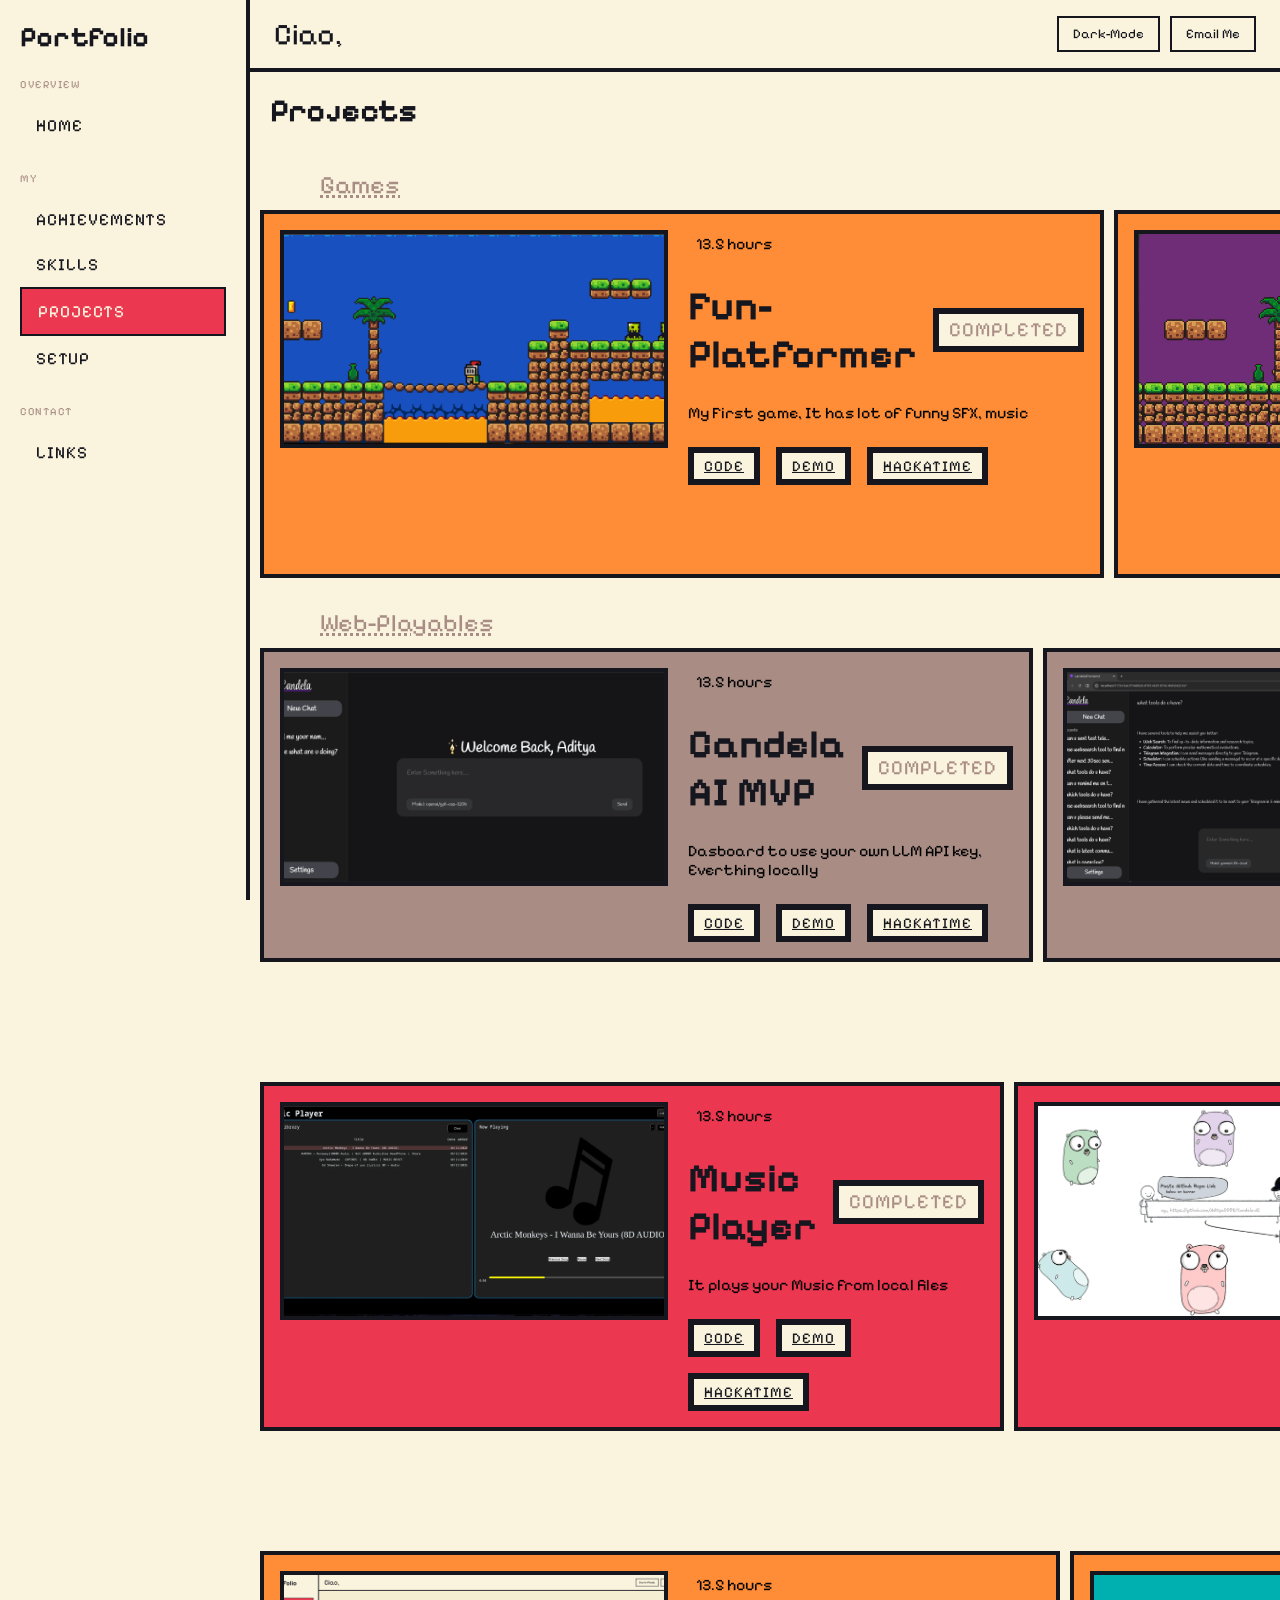
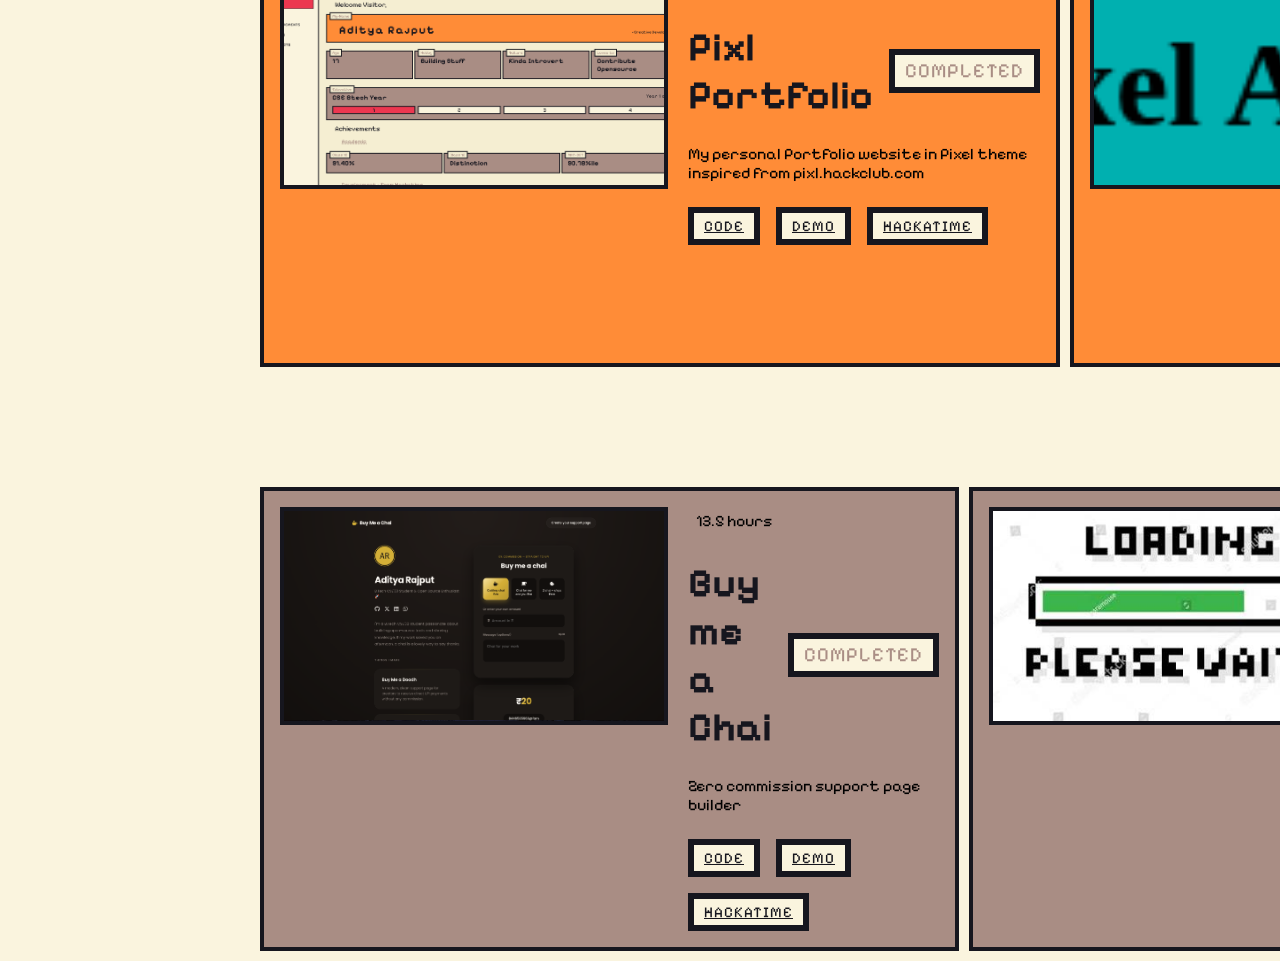
==== commit 220774b2: "removed duplicate time from first project and made margin top of top bar to be auto" ====
--- a/projects.html
+++ b/projects.html
@@ -71,7 +71,6 @@
                                     <a href="https://github.com/Aditya0058/Platformer" target="_blank" class="project-link-button">Code</a>
                                     <a href="https://aditya0058.itch.io/fun-platformer" target="_blank" class="project-link-button">Demo</a>
                                     <a href="https://hackatime.hackclub.com/@adityarajput/project/platformer" target="_blank" class="project-link-button">Hackatime</a>
-                                    <span class="project-hours"> 13.5 hours</span>
                                 </div>
                             </div>
                         </div>
--- a/projects.css
+++ b/projects.css
@@ -104,6 +104,7 @@
     justify-content: space-between;
     align-items: center;
     padding: 16px 24px;
+    margin-top: auto;
     background-color: var(--bg-panel);
     border-bottom: var(--border-width) solid var(--ink);
 }
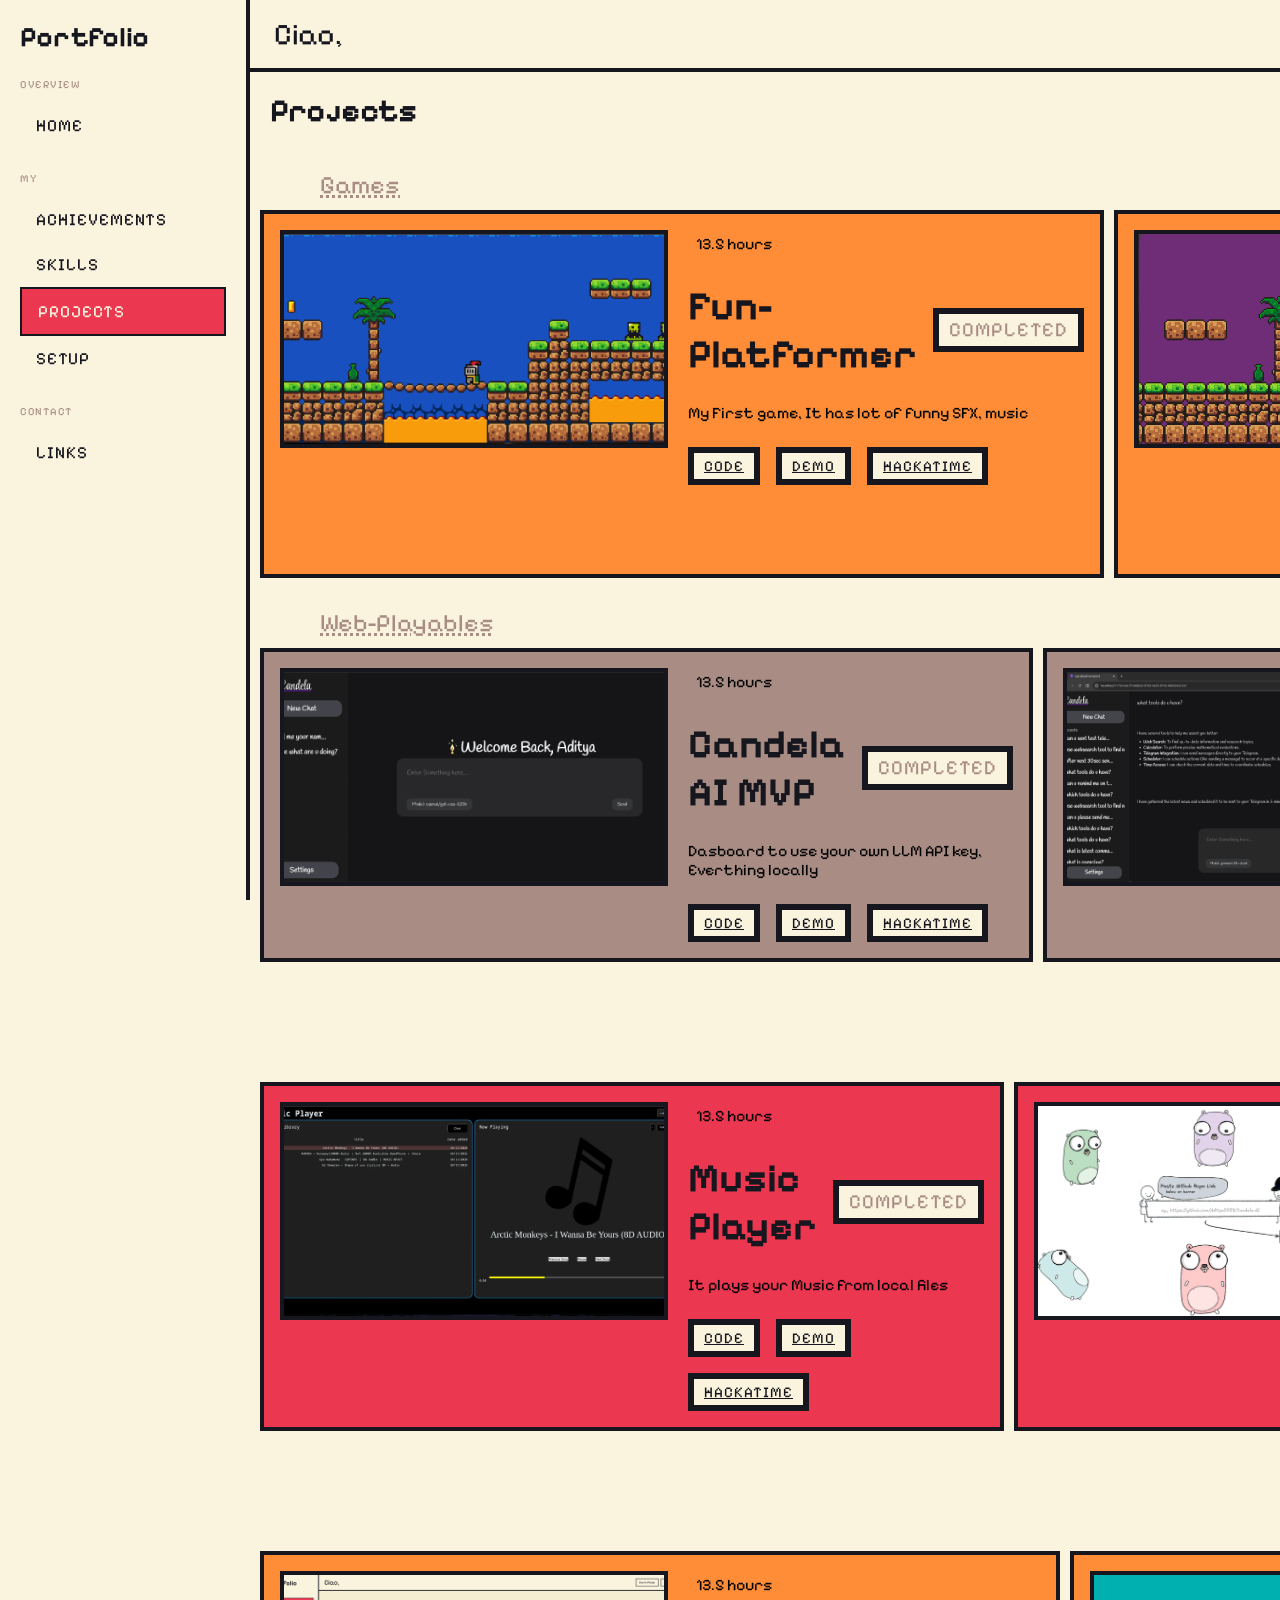
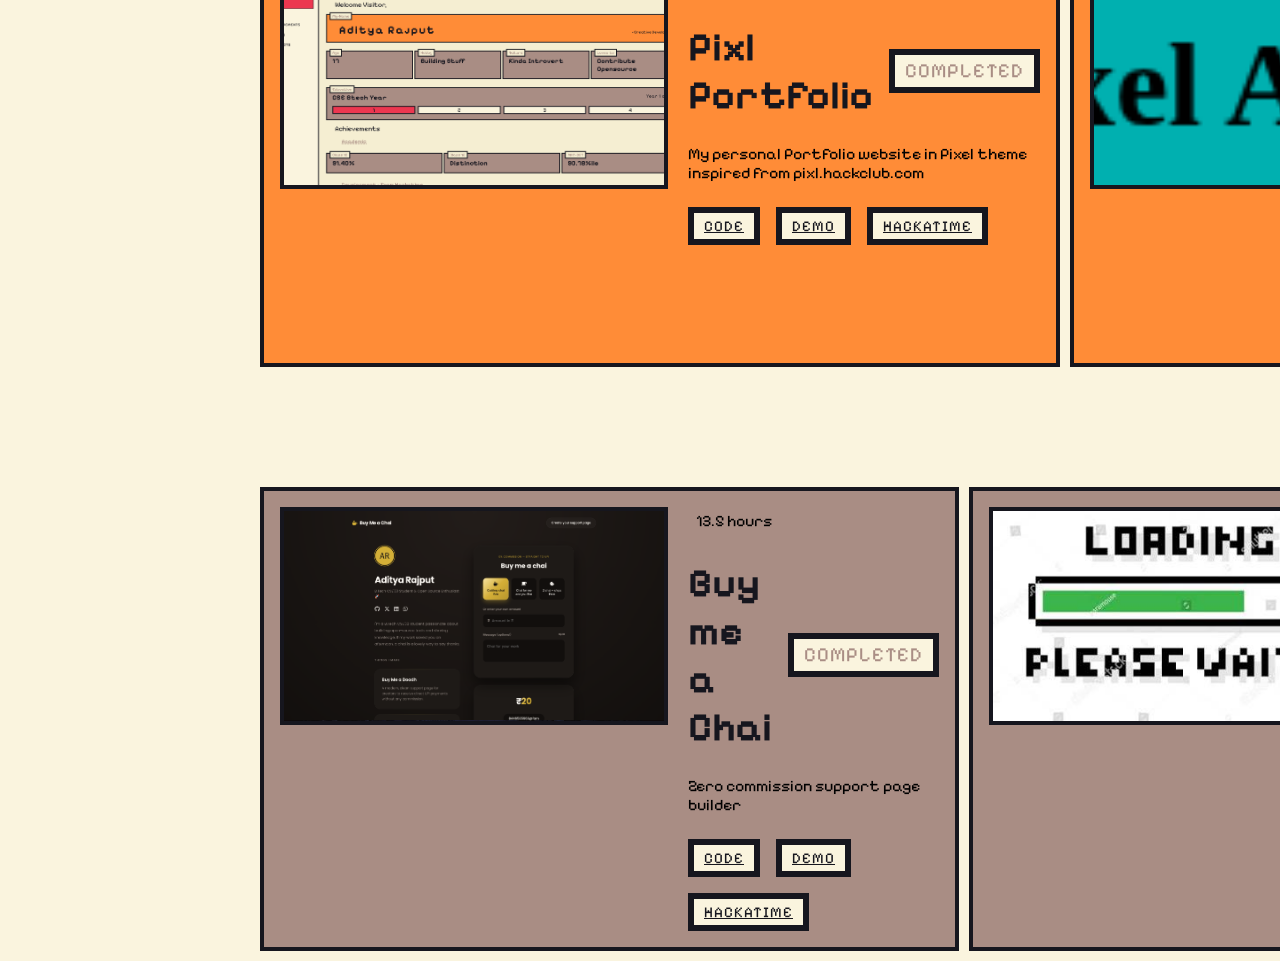
==== commit 874eddbe: "removed topbar from projects page" ====
--- a/projects.html
+++ b/projects.html
@@ -41,11 +41,6 @@
         <div class="top-bar-left">
             <span class="welcome-text">Ciao, </span>
         </div>
-            <div class="top-bar-right">
-                <button class="theme">Dark-Mode</button>
-                <a href="mailto:adityarajput.182009@gmail.com"><button class="email-btn">Email Me</button></a>
-
-            </div>
         </div>
         <div class="projects-section">
             <h1>Projects</h1>
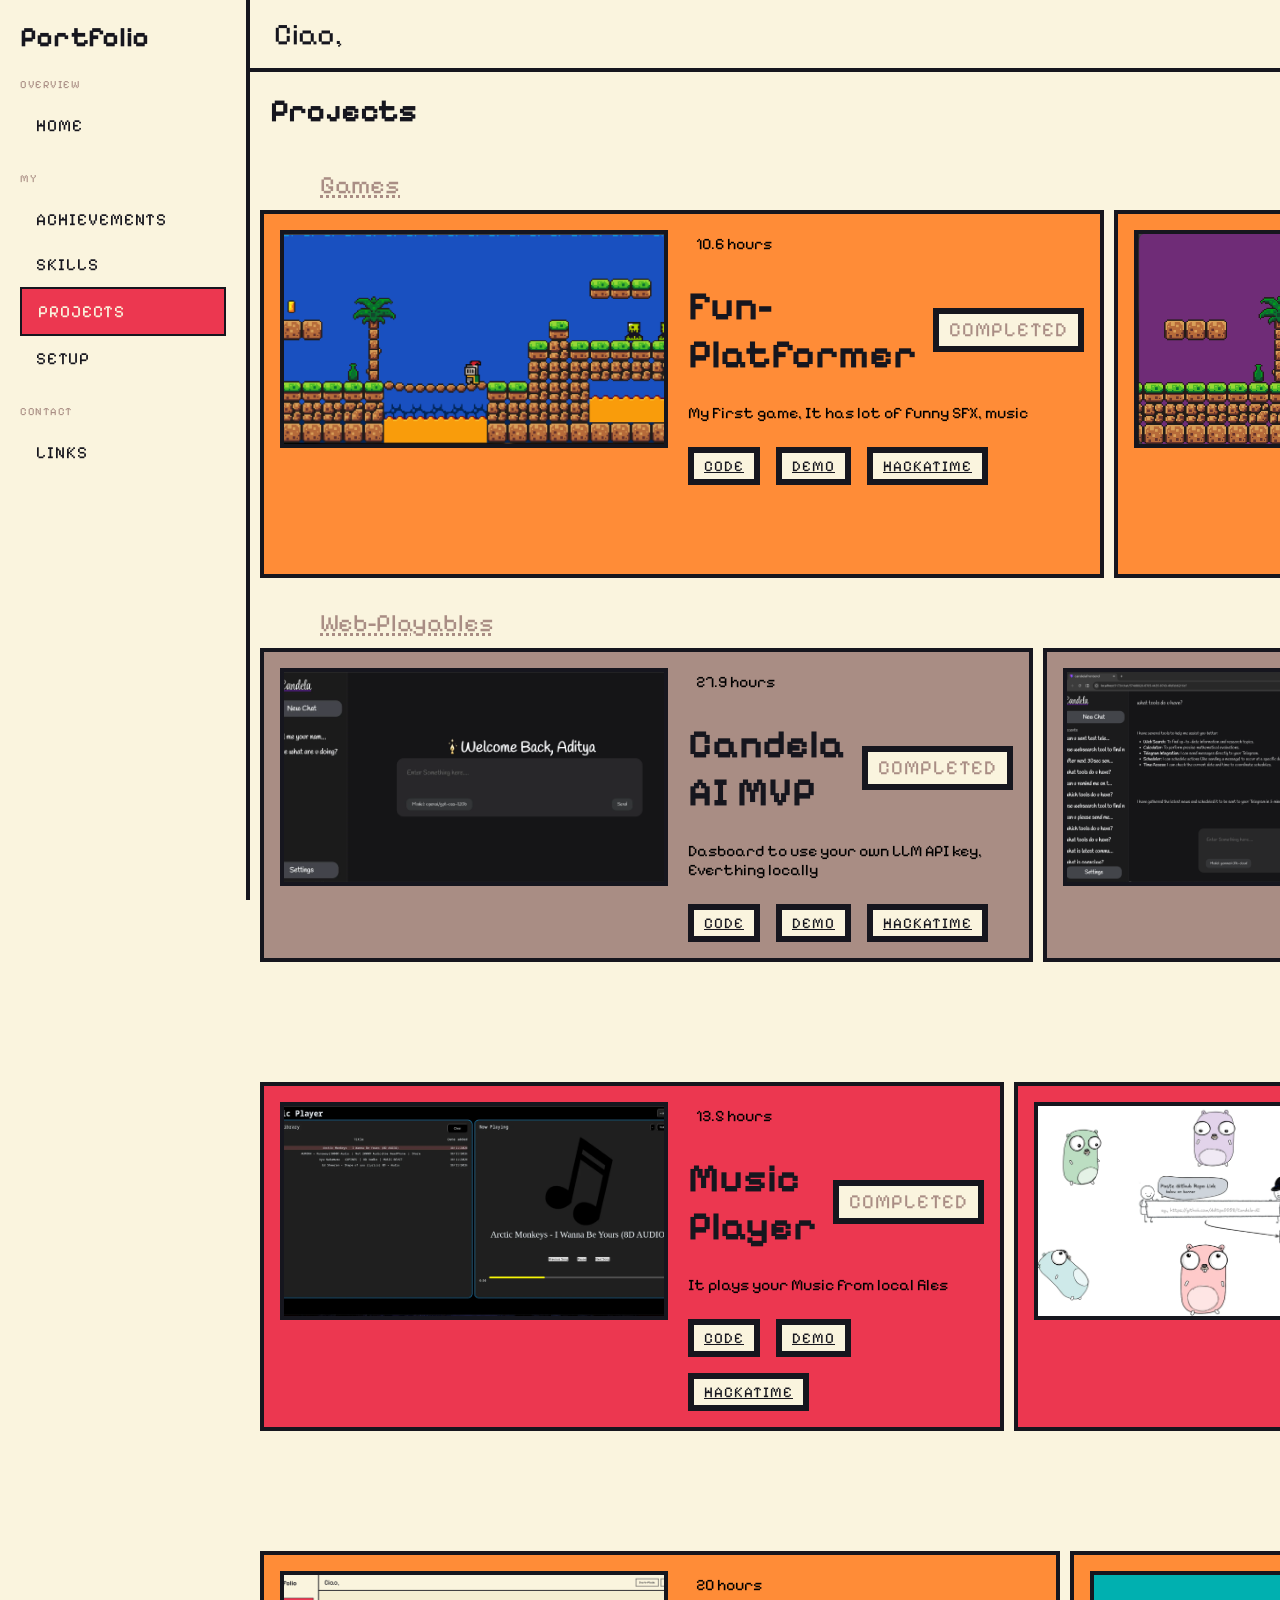
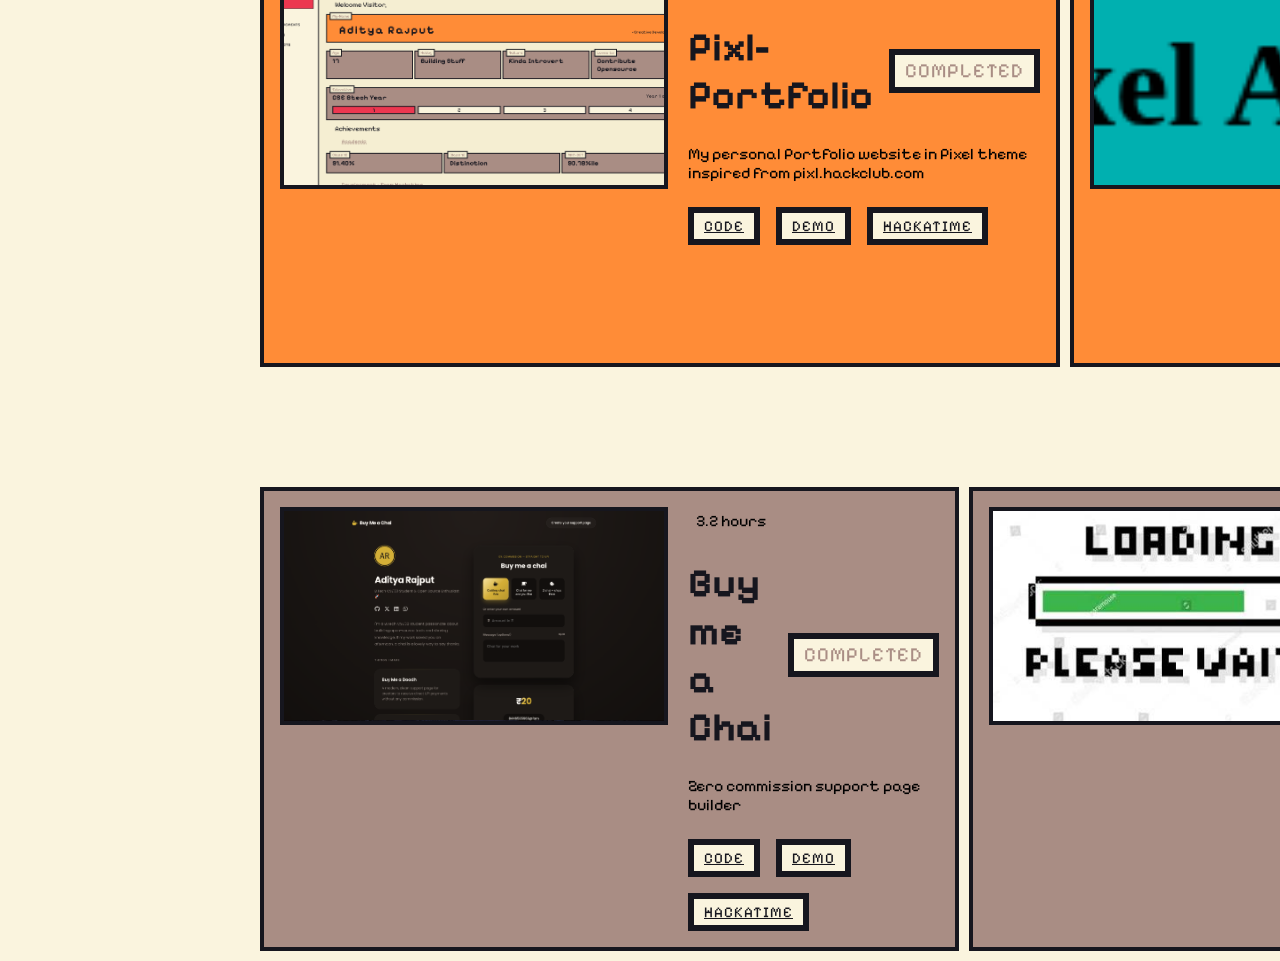
==== commit 7c91e814: "updated readme" ====
--- a/projects.html
+++ b/projects.html
@@ -55,7 +55,7 @@
                                 <img src="Assets/fun-platformer.png" alt="Project-img">
                             </div>
                             <div class="project-body">
-                                <span class="project-hours"> 13.5 hours</span>
+                                <span class="project-hours"> 10.6 hours</span>
                                 <div class="project-title-row">
                                     <h3 class="project-name">Fun-Platformer</h3>
                                     <span class="project-status"> Completed</span>
@@ -75,7 +75,7 @@
                                 <img src="Assets/baby-ghost.png" alt="Project-img">
                             </div>
                             <div class="project-body">
-                                <span class="project-hours"> 13.5 hours</span>
+                                <span class="project-hours"> 2.6 hours</span>
                                 <div class="project-title-row">
                                     <h3 class="project-name">Baby-Ghost</h3>
                                     <span class="project-status"> Completed</span>
@@ -102,7 +102,7 @@
                                 <img src="Assets/candela-mvp.png" alt="Project-img">
                             </div>
                             <div class="project-body">
-                                <span class="project-hours"> 13.5 hours</span>
+                                <span class="project-hours"> 27.9 hours</span>
                                 <div class="project-title-row">
                                     <h3 class="project-name">Candela AI MVP</h3>
                                     <span class="project-status"> Completed</span>
@@ -121,7 +121,7 @@
                                 <img src="Assets/candela-ai.png" alt="Project-img">
                             </div>
                             <div class="project-body">
-                                <span class="project-hours"> 13.5 hours</span>
+                                <span class="project-hours"> 8.6 hours</span>
                                 <div class="project-title-row">
                                     <h3 class="project-name">Candela-AI</h3>
                                     <span class="project-status"> Completed</span>
@@ -162,7 +162,7 @@
                                 <img src="Assets/readme-exposer.png" alt="Project-img">
                             </div>
                             <div class="project-body">
-                                <span class="project-hours"> 13.5 hours</span>
+                                <span class="project-hours"> 13.6 hours</span>
                                 <div class="project-title-row">
                                     <h3 class="project-name">README-Exposer</h3>
                                     <span class="project-status"> Completed</span>
@@ -184,9 +184,9 @@
                                 <img src="Assets/pixl-portfolio.png" alt="Project-img">
                             </div>
                             <div class="project-body">
-                                <span class="project-hours"> 13.5 hours</span>
-                                <div class="project-title-row">
-                                    <h3 class="project-name">Pixl Portfolio</h3>
+                                <span class="project-hours"> 20 hours</span>
+                                <div class="project-title-row">
+                                    <h3 class="project-name">Pixl-Portfolio</h3>
                                     <span class="project-status"> Completed</span>
                                 </div>
                                 <span class="project-description">My personal Portfolio website in Pixel theme inspired from pixl.hackclub.com</span>
@@ -203,7 +203,7 @@
                                 <img src="Assets/pixel-art-pad.png" alt="Project-img">
                             </div>
                             <div class="project-body">
-                                <span class="project-hours"> 13.5 hours</span>
+                                <span class="project-hours"> 5.2 hours</span>
                                 <div class="project-title-row">
                                     <h3 class="project-name">Pixel Art Pad</h3>
                                     <span class="project-status"> Completed</span>
@@ -225,7 +225,7 @@
                                 <img src="Assets/buy-me-a-chai.png" alt="Project-img">
                             </div>
                             <div class="project-body">
-                                <span class="project-hours"> 13.5 hours</span>
+                                <span class="project-hours"> 3.2 hours</span>
                                 <div class="project-title-row">
                                     <h3 class="project-name">Buy me a Chai</h3>
                                     <span class="project-status"> Completed</span>
@@ -244,7 +244,7 @@
                                 <img src="Assets/waiting.png" alt="Not captured yet">
                             </div>
                             <div class="project-body">
-                                <span class="project-hours"> 13.5 hours</span>
+                                <span class="project-hours"> 10.5 hours</span>
                                 <div class="project-title-row">
                                     <h3 class="project-name">Git Sandbox</h3>
                                     <span class="project-status"> In Progress</span>
--- a/projects.css
+++ b/projects.css
@@ -153,6 +153,7 @@
     display: flex;
     flex-direction: column;
     gap: 100px;
+    max-width: 50%-550px;
 }
 .project {
     display: flex;
